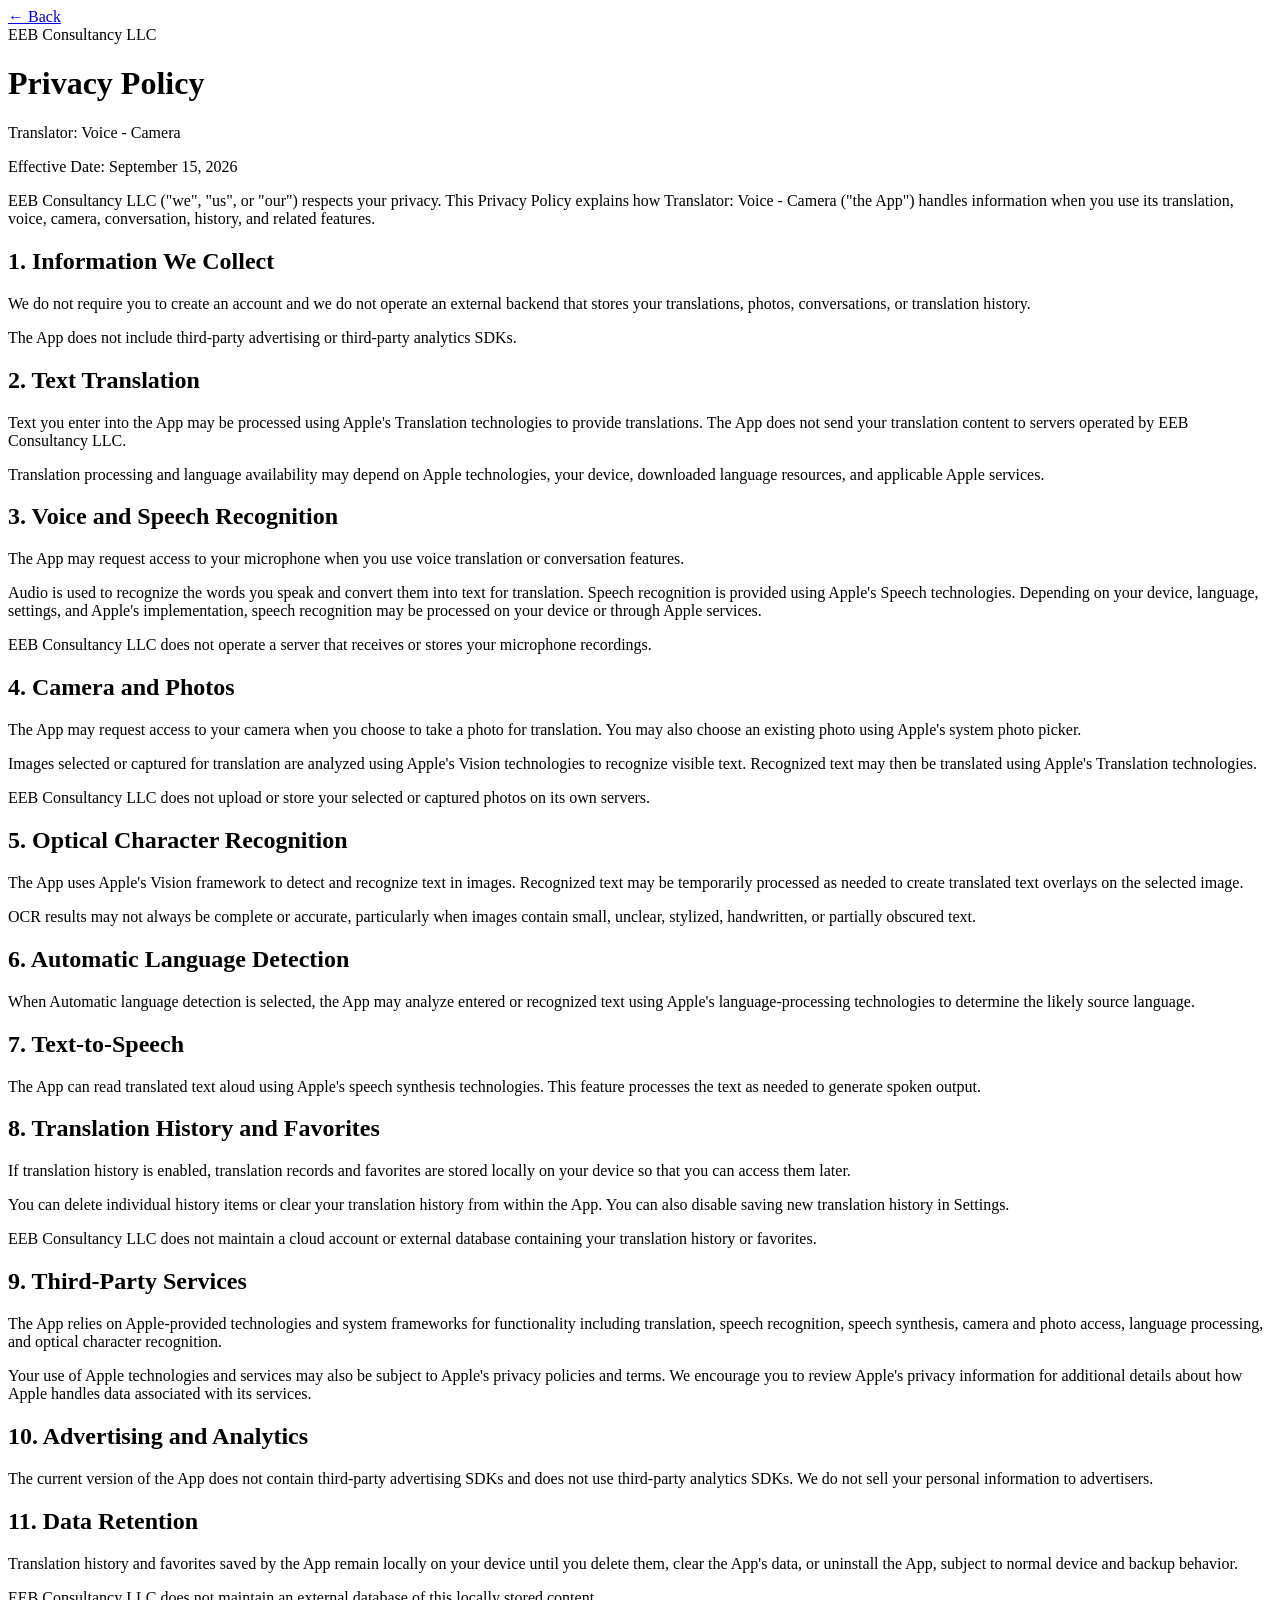
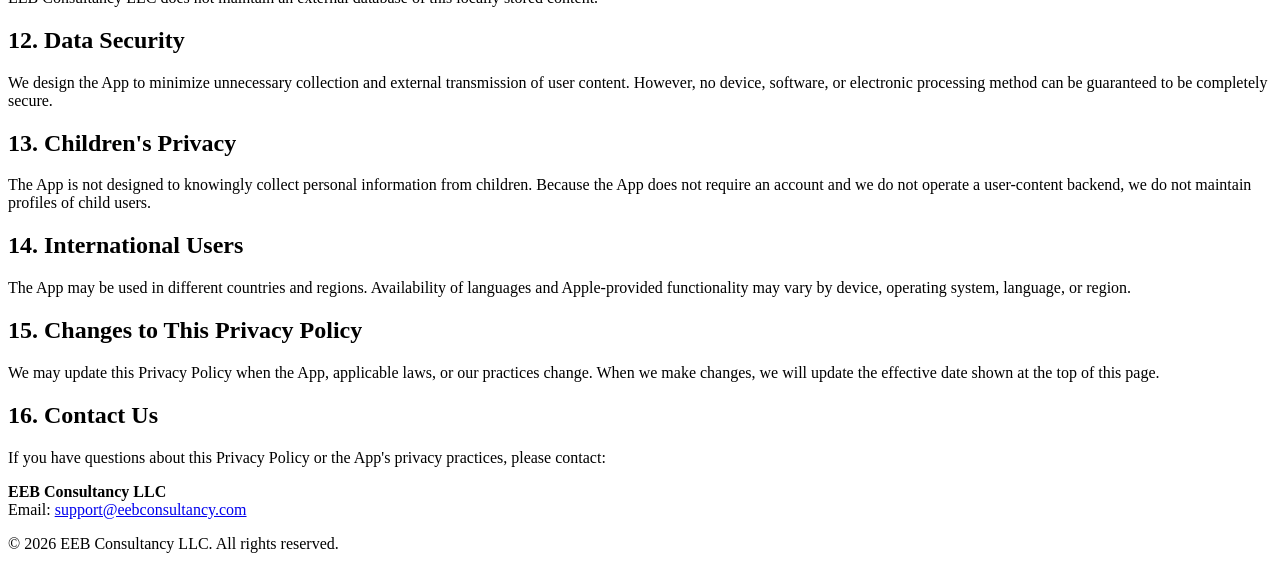
==== privacy.html @ 60a5808f "Create privacy.html" ====
<!DOCTYPE html>
<html lang="en">
<head>
  <meta charset="UTF-8">
  <meta name="viewport" content="width=device-width, initial-scale=1.0">
  <title>Privacy Policy | Translator: Voice - Camera</title>
  <link rel="stylesheet" href="styles.css">
</head>
<body>
  <main class="container legal-page">
    <nav>
      <a href="index.html">← Back</a>
    </nav>

    <header class="legal-header">
      <div class="badge">EEB Consultancy LLC</div>
      <h1>Privacy Policy</h1>
      <p class="subtitle">Translator: Voice - Camera</p>
      <p class="effective-date">Effective Date: September 15, 2026</p>
    </header>

    <article class="legal-content">
      <p>
        EEB Consultancy LLC ("we", "us", or "our") respects your privacy.
        This Privacy Policy explains how Translator: Voice - Camera
        ("the App") handles information when you use its translation,
        voice, camera, conversation, history, and related features.
      </p>

      <h2>1. Information We Collect</h2>

      <p>
        We do not require you to create an account and we do not operate
        an external backend that stores your translations, photos,
        conversations, or translation history.
      </p>

      <p>
        The App does not include third-party advertising or third-party
        analytics SDKs.
      </p>

      <h2>2. Text Translation</h2>

      <p>
        Text you enter into the App may be processed using Apple's
        Translation technologies to provide translations. The App does
        not send your translation content to servers operated by
        EEB Consultancy LLC.
      </p>

      <p>
        Translation processing and language availability may depend on
        Apple technologies, your device, downloaded language resources,
        and applicable Apple services.
      </p>

      <h2>3. Voice and Speech Recognition</h2>

      <p>
        The App may request access to your microphone when you use voice
        translation or conversation features.
      </p>

      <p>
        Audio is used to recognize the words you speak and convert them
        into text for translation. Speech recognition is provided using
        Apple's Speech technologies. Depending on your device, language,
        settings, and Apple's implementation, speech recognition may be
        processed on your device or through Apple services.
      </p>

      <p>
        EEB Consultancy LLC does not operate a server that receives or
        stores your microphone recordings.
      </p>

      <h2>4. Camera and Photos</h2>

      <p>
        The App may request access to your camera when you choose to take
        a photo for translation. You may also choose an existing photo
        using Apple's system photo picker.
      </p>

      <p>
        Images selected or captured for translation are analyzed using
        Apple's Vision technologies to recognize visible text. Recognized
        text may then be translated using Apple's Translation technologies.
      </p>

      <p>
        EEB Consultancy LLC does not upload or store your selected or
        captured photos on its own servers.
      </p>

      <h2>5. Optical Character Recognition</h2>

      <p>
        The App uses Apple's Vision framework to detect and recognize text
        in images. Recognized text may be temporarily processed as needed
        to create translated text overlays on the selected image.
      </p>

      <p>
        OCR results may not always be complete or accurate, particularly
        when images contain small, unclear, stylized, handwritten, or
        partially obscured text.
      </p>

      <h2>6. Automatic Language Detection</h2>

      <p>
        When Automatic language detection is selected, the App may analyze
        entered or recognized text using Apple's language-processing
        technologies to determine the likely source language.
      </p>

      <h2>7. Text-to-Speech</h2>

      <p>
        The App can read translated text aloud using Apple's speech
        synthesis technologies. This feature processes the text as needed
        to generate spoken output.
      </p>

      <h2>8. Translation History and Favorites</h2>

      <p>
        If translation history is enabled, translation records and
        favorites are stored locally on your device so that you can access
        them later.
      </p>

      <p>
        You can delete individual history items or clear your translation
        history from within the App. You can also disable saving new
        translation history in Settings.
      </p>

      <p>
        EEB Consultancy LLC does not maintain a cloud account or external
        database containing your translation history or favorites.
      </p>

      <h2>9. Third-Party Services</h2>

      <p>
        The App relies on Apple-provided technologies and system frameworks
        for functionality including translation, speech recognition,
        speech synthesis, camera and photo access, language processing,
        and optical character recognition.
      </p>

      <p>
        Your use of Apple technologies and services may also be subject to
        Apple's privacy policies and terms. We encourage you to review
        Apple's privacy information for additional details about how Apple
        handles data associated with its services.
      </p>

      <h2>10. Advertising and Analytics</h2>

      <p>
        The current version of the App does not contain third-party
        advertising SDKs and does not use third-party analytics SDKs.
        We do not sell your personal information to advertisers.
      </p>

      <h2>11. Data Retention</h2>

      <p>
        Translation history and favorites saved by the App remain locally
        on your device until you delete them, clear the App's data, or
        uninstall the App, subject to normal device and backup behavior.
      </p>

      <p>
        EEB Consultancy LLC does not maintain an external database of this
        locally stored content.
      </p>

      <h2>12. Data Security</h2>

      <p>
        We design the App to minimize unnecessary collection and external
        transmission of user content. However, no device, software, or
        electronic processing method can be guaranteed to be completely
        secure.
      </p>

      <h2>13. Children's Privacy</h2>

      <p>
        The App is not designed to knowingly collect personal information
        from children. Because the App does not require an account and we
        do not operate a user-content backend, we do not maintain profiles
        of child users.
      </p>

      <h2>14. International Users</h2>

      <p>
        The App may be used in different countries and regions. Availability
        of languages and Apple-provided functionality may vary by device,
        operating system, language, or region.
      </p>

      <h2>15. Changes to This Privacy Policy</h2>

      <p>
        We may update this Privacy Policy when the App, applicable laws,
        or our practices change. When we make changes, we will update the
        effective date shown at the top of this page.
      </p>

      <h2>16. Contact Us</h2>

      <p>
        If you have questions about this Privacy Policy or the App's privacy
        practices, please contact:
      </p>

      <p>
        <strong>EEB Consultancy LLC</strong><br>
        Email: <a href="mailto:support@eebconsultancy.com">support@eebconsultancy.com</a>
      </p>
    </article>

    <footer>
      <p>© 2026 EEB Consultancy LLC. All rights reserved.</p>
    </footer>
  </main>
</body>
</html>
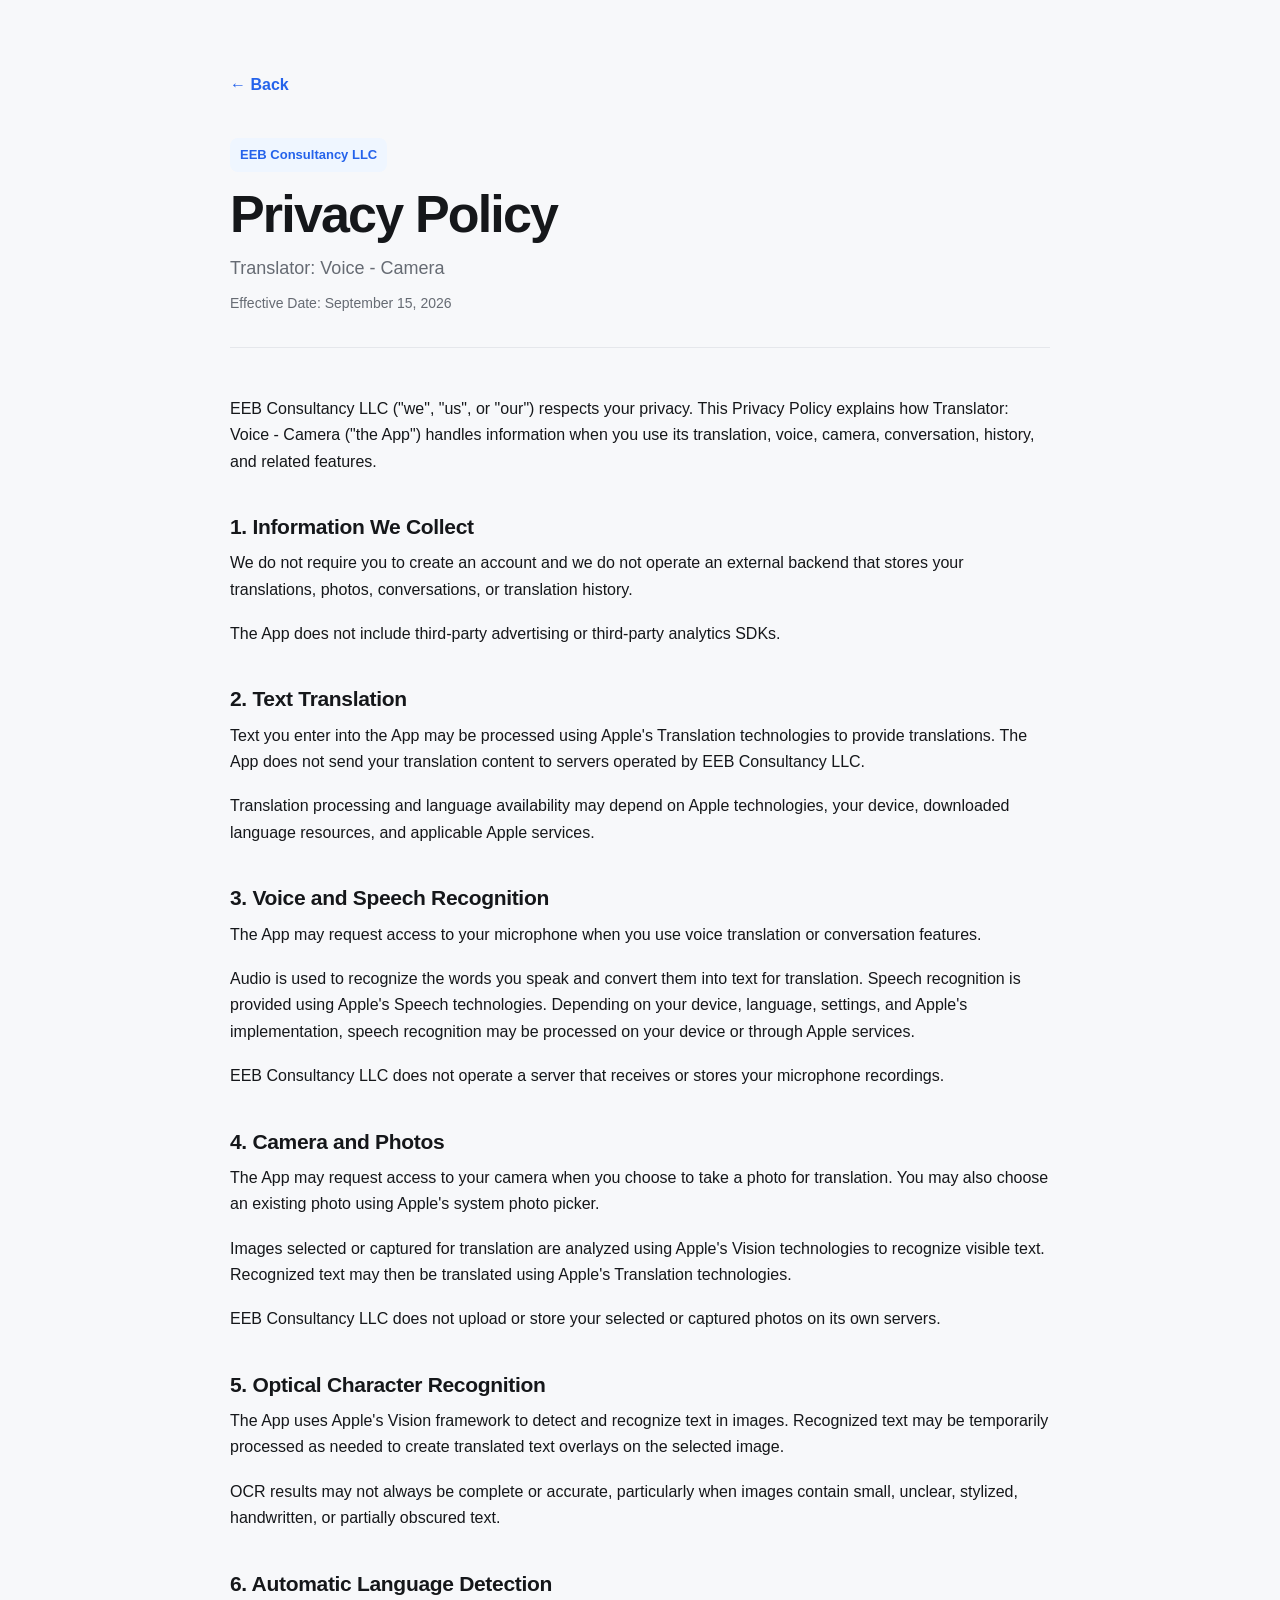
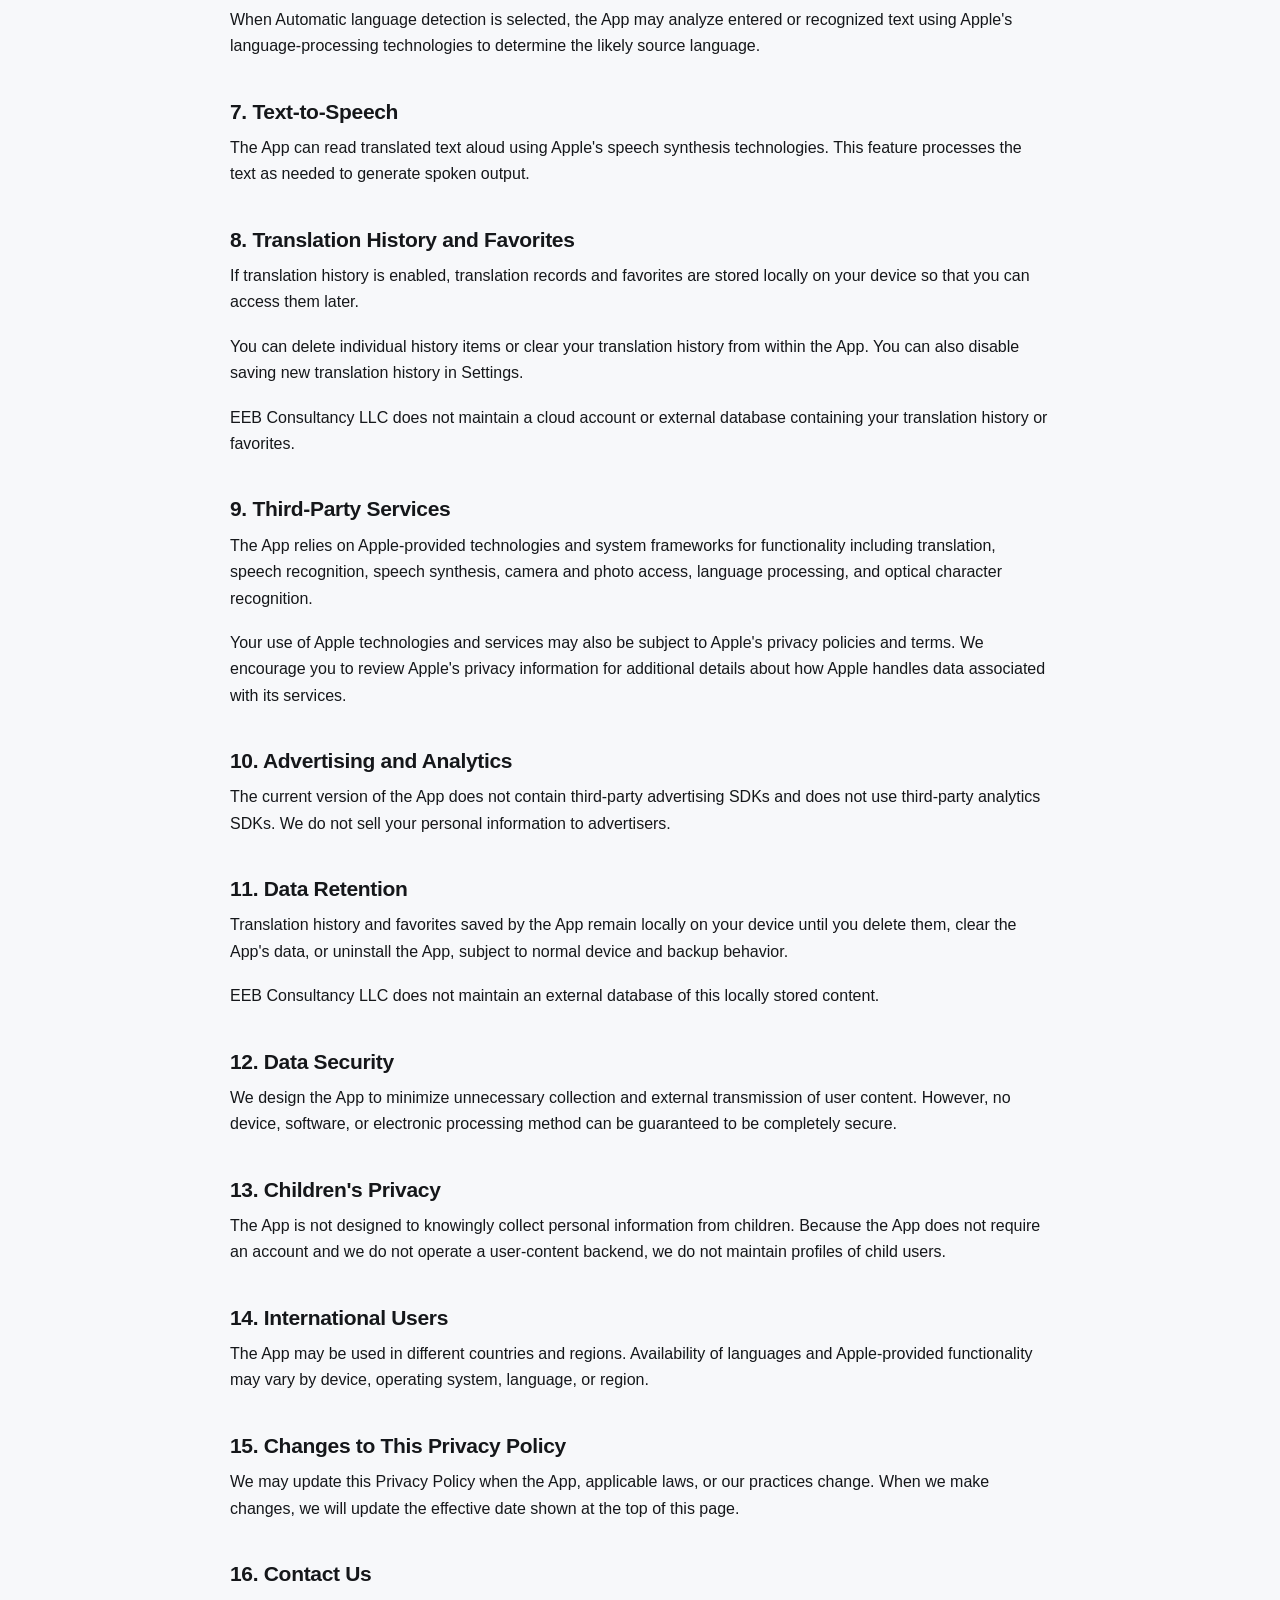
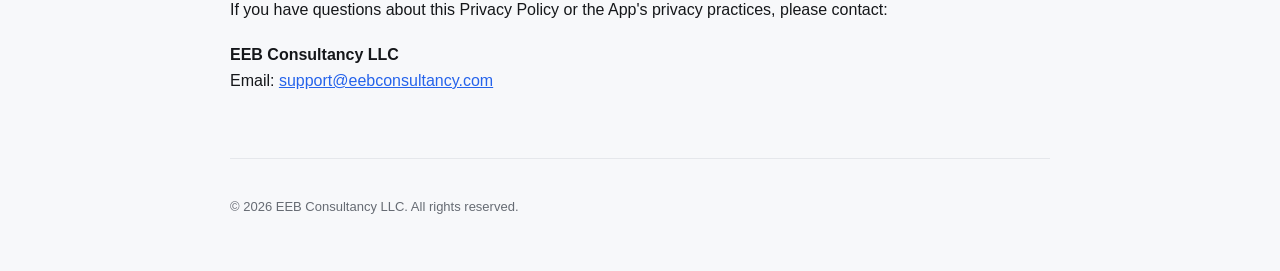
==== commit 98bd9d80: "Update privacy.html" ====
--- a/privacy.html
+++ b/privacy.html
@@ -223,7 +223,7 @@
 
       <p>
         <strong>EEB Consultancy LLC</strong><br>
-        Email: <a href="mailto:support@eebconsultancy.com">support@eebconsultancy.com</a>
+        Email: <a href="mailto:info@eebconsultancyllc.com">support@eebconsultancy.com</a>
       </p>
     </article>
 
--- a/styles.css
+++ b/styles.css
@@ -0,0 +1,202 @@
+:root {
+  --bg: #f7f8fa;
+  --surface: #ffffff;
+  --text: #15171a;
+  --secondary: #666b73;
+  --border: #e5e7eb;
+  --accent: #2563eb;
+  --accent-soft: #eff6ff;
+  --max-width: 820px;
+}
+
+* {
+  box-sizing: border-box;
+}
+
+html {
+  -webkit-text-size-adjust: 100%;
+}
+
+body {
+  margin: 0;
+  background: var(--bg);
+  color: var(--text);
+  font-family: -apple-system, BlinkMacSystemFont, "Segoe UI", Roboto,
+    Helvetica, Arial, sans-serif;
+  line-height: 1.65;
+}
+
+.container {
+  width: min(calc(100% - 40px), var(--max-width));
+  margin: 0 auto;
+  padding: 72px 0 40px;
+}
+
+header {
+  margin-bottom: 48px;
+}
+
+.badge {
+  display: inline-block;
+  margin-bottom: 14px;
+  padding: 6px 10px;
+  border-radius: 8px;
+  background: var(--accent-soft);
+  color: var(--accent);
+  font-size: 13px;
+  font-weight: 600;
+}
+
+h1 {
+  margin: 0;
+  font-size: clamp(34px, 6vw, 52px);
+  line-height: 1.08;
+  letter-spacing: -0.035em;
+}
+
+.subtitle {
+  margin: 12px 0 0;
+  color: var(--secondary);
+  font-size: 18px;
+}
+
+.effective-date {
+  margin: 8px 0 0;
+  color: var(--secondary);
+  font-size: 14px;
+}
+
+.legal-grid {
+  display: grid;
+  gap: 16px;
+}
+
+.legal-card {
+  display: grid;
+  grid-template-columns: auto 1fr auto;
+  gap: 18px;
+  align-items: center;
+  padding: 24px;
+  border: 1px solid var(--border);
+  border-radius: 18px;
+  background: var(--surface);
+  color: inherit;
+  text-decoration: none;
+  transition:
+    transform 0.15s ease,
+    border-color 0.15s ease,
+    box-shadow 0.15s ease;
+}
+
+.legal-card:hover {
+  transform: translateY(-2px);
+  border-color: #d1d5db;
+  box-shadow: 0 10px 30px rgba(0, 0, 0, 0.06);
+}
+
+.legal-card .icon {
+  font-size: 26px;
+}
+
+.legal-card h2 {
+  margin: 0 0 4px;
+  font-size: 20px;
+}
+
+.legal-card p {
+  margin: 0;
+  color: var(--secondary);
+  font-size: 15px;
+}
+
+.arrow {
+  color: var(--secondary);
+  font-size: 22px;
+}
+
+nav {
+  margin-bottom: 40px;
+}
+
+nav a {
+  color: var(--accent);
+  font-weight: 600;
+  text-decoration: none;
+}
+
+nav a:hover {
+  text-decoration: underline;
+}
+
+.legal-header {
+  padding-bottom: 32px;
+  border-bottom: 1px solid var(--border);
+}
+
+.legal-content {
+  font-size: 16px;
+}
+
+.legal-content h2 {
+  margin: 38px 0 10px;
+  font-size: 21px;
+  line-height: 1.3;
+  letter-spacing: -0.015em;
+}
+
+.legal-content p {
+  margin: 0 0 18px;
+}
+
+.legal-content a {
+  color: var(--accent);
+}
+
+footer {
+  margin-top: 64px;
+  padding-top: 24px;
+  border-top: 1px solid var(--border);
+  color: var(--secondary);
+  font-size: 13px;
+}
+
+@media (max-width: 600px) {
+  .container {
+    width: min(calc(100% - 32px), var(--max-width));
+    padding-top: 40px;
+  }
+
+  header {
+    margin-bottom: 36px;
+  }
+
+  .legal-card {
+    padding: 20px;
+    gap: 14px;
+  }
+
+  .legal-card .icon {
+    font-size: 22px;
+  }
+
+  .legal-content h2 {
+    margin-top: 32px;
+  }
+}
+
+@media (prefers-color-scheme: dark) {
+  :root {
+    --bg: #111315;
+    --surface: #191c1f;
+    --text: #f3f4f6;
+    --secondary: #a5aab2;
+    --border: #2b2f34;
+    --accent: #7da7ff;
+    --accent-soft: #18243b;
+  }
+
+  .legal-card:hover {
+    border-color: #3a4047;
+    box-shadow: none;
+  }
+}
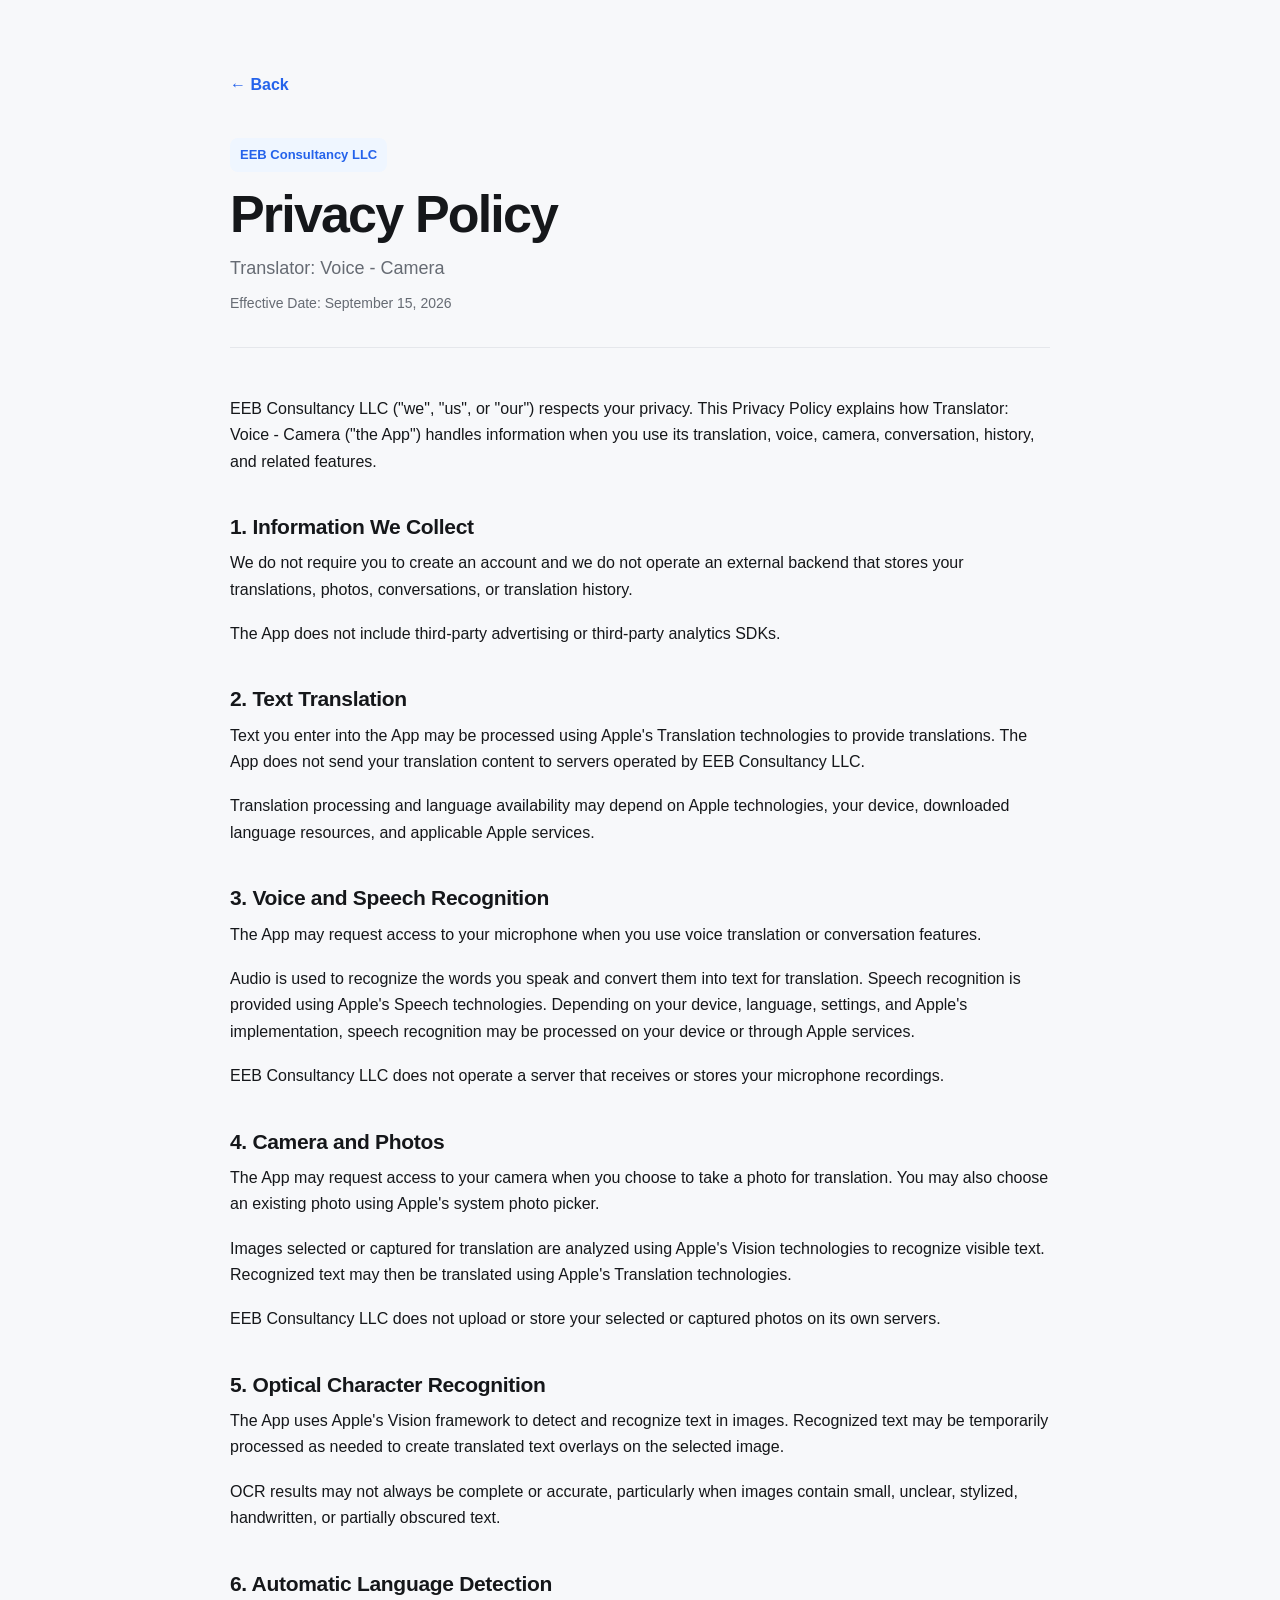
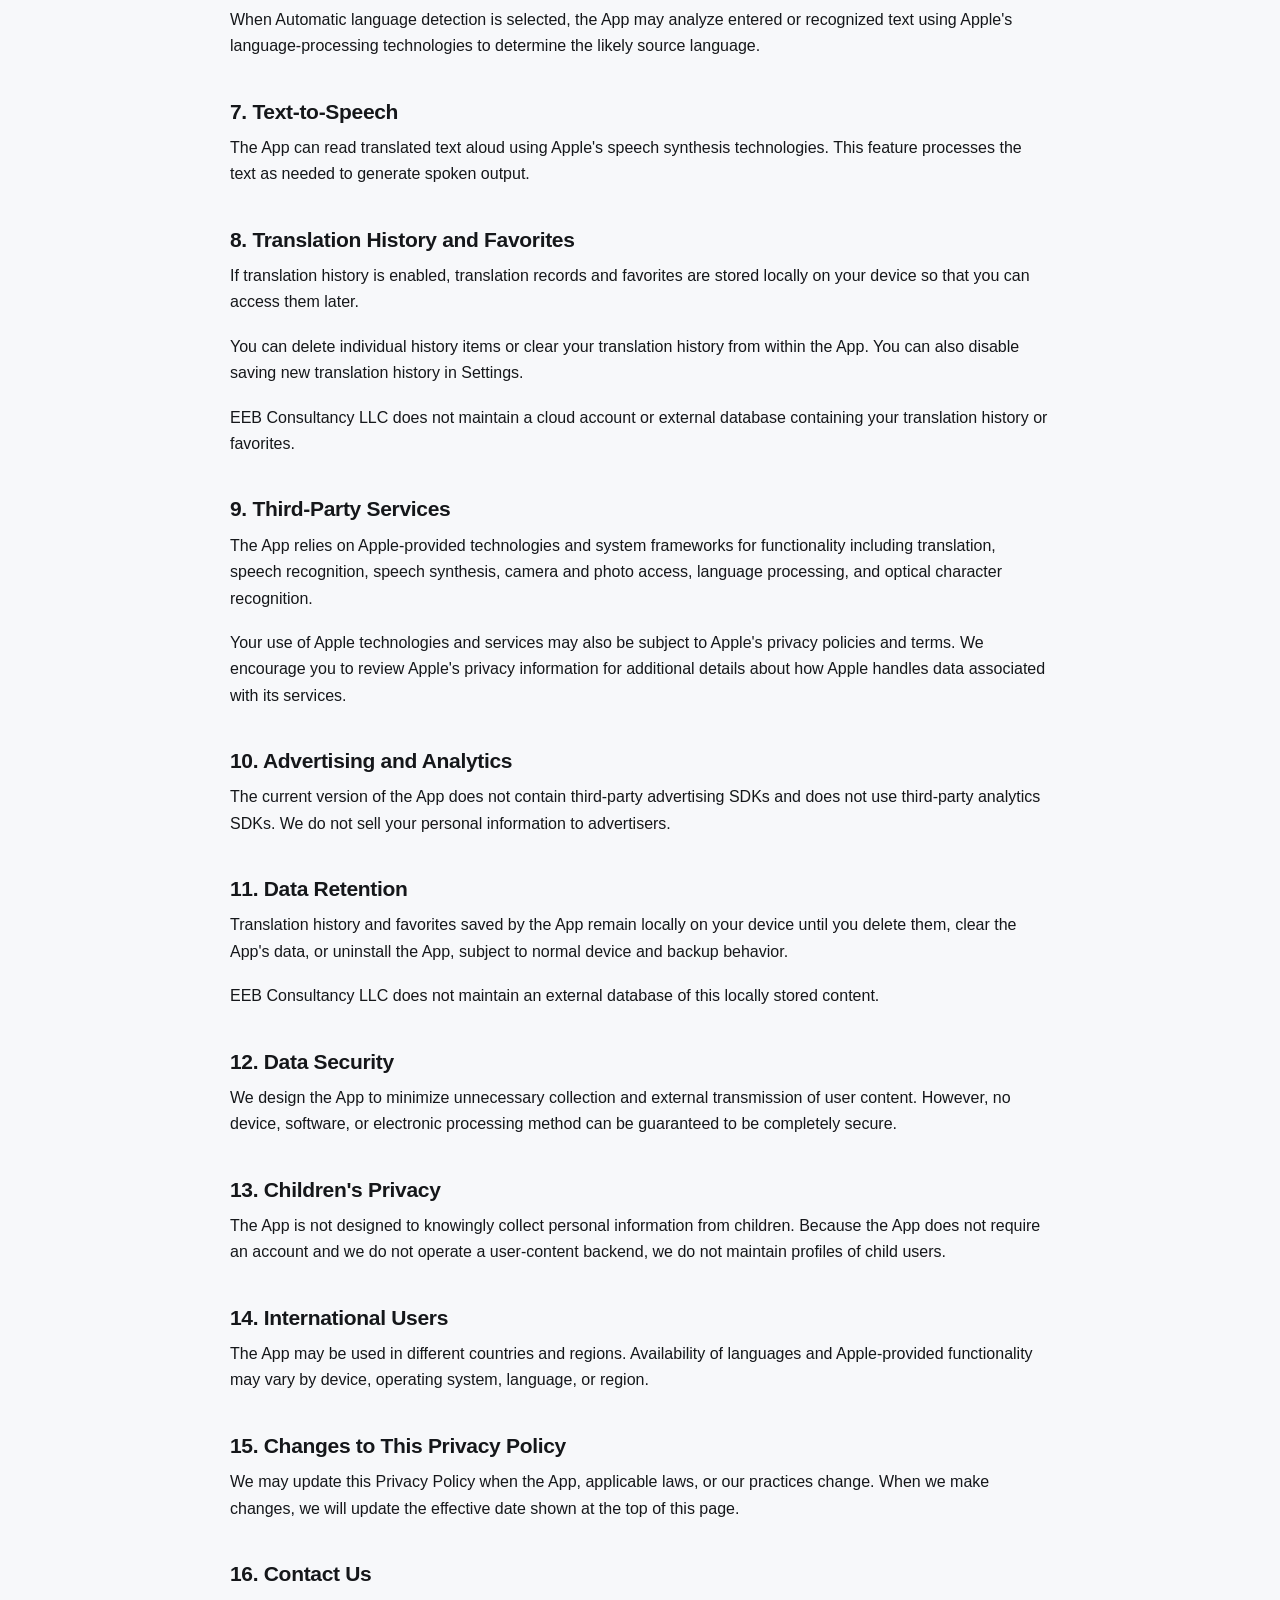
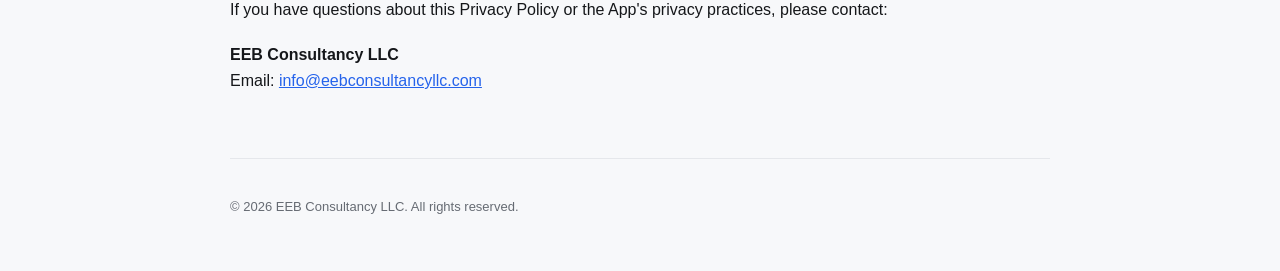
==== commit 9a6c9eb6: "Update privacy.html" ====
--- a/privacy.html
+++ b/privacy.html
@@ -223,7 +223,7 @@
 
       <p>
         <strong>EEB Consultancy LLC</strong><br>
-        Email: <a href="mailto:info@eebconsultancyllc.com">support@eebconsultancy.com</a>
+        Email: <a href="mailto:info@eebconsultancyllc.com">info@eebconsultancyllc.com</a>
       </p>
     </article>
 
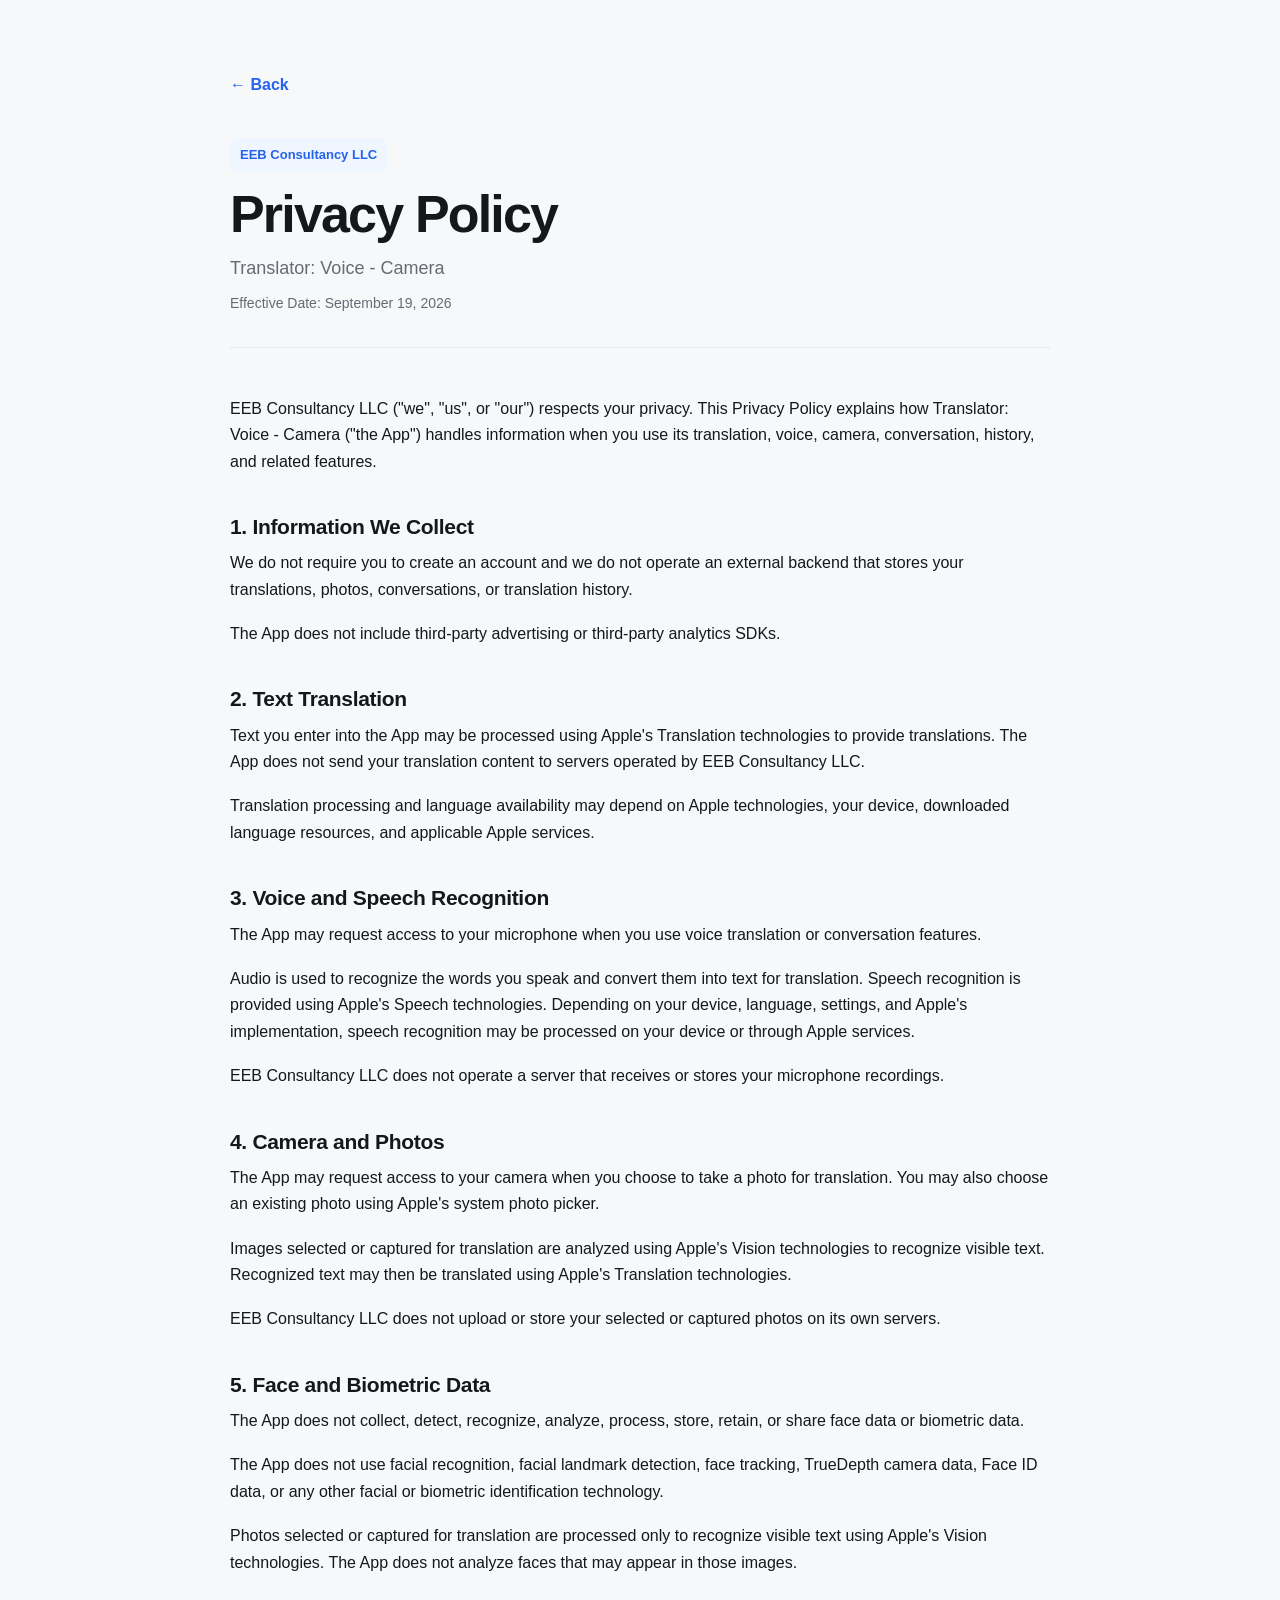
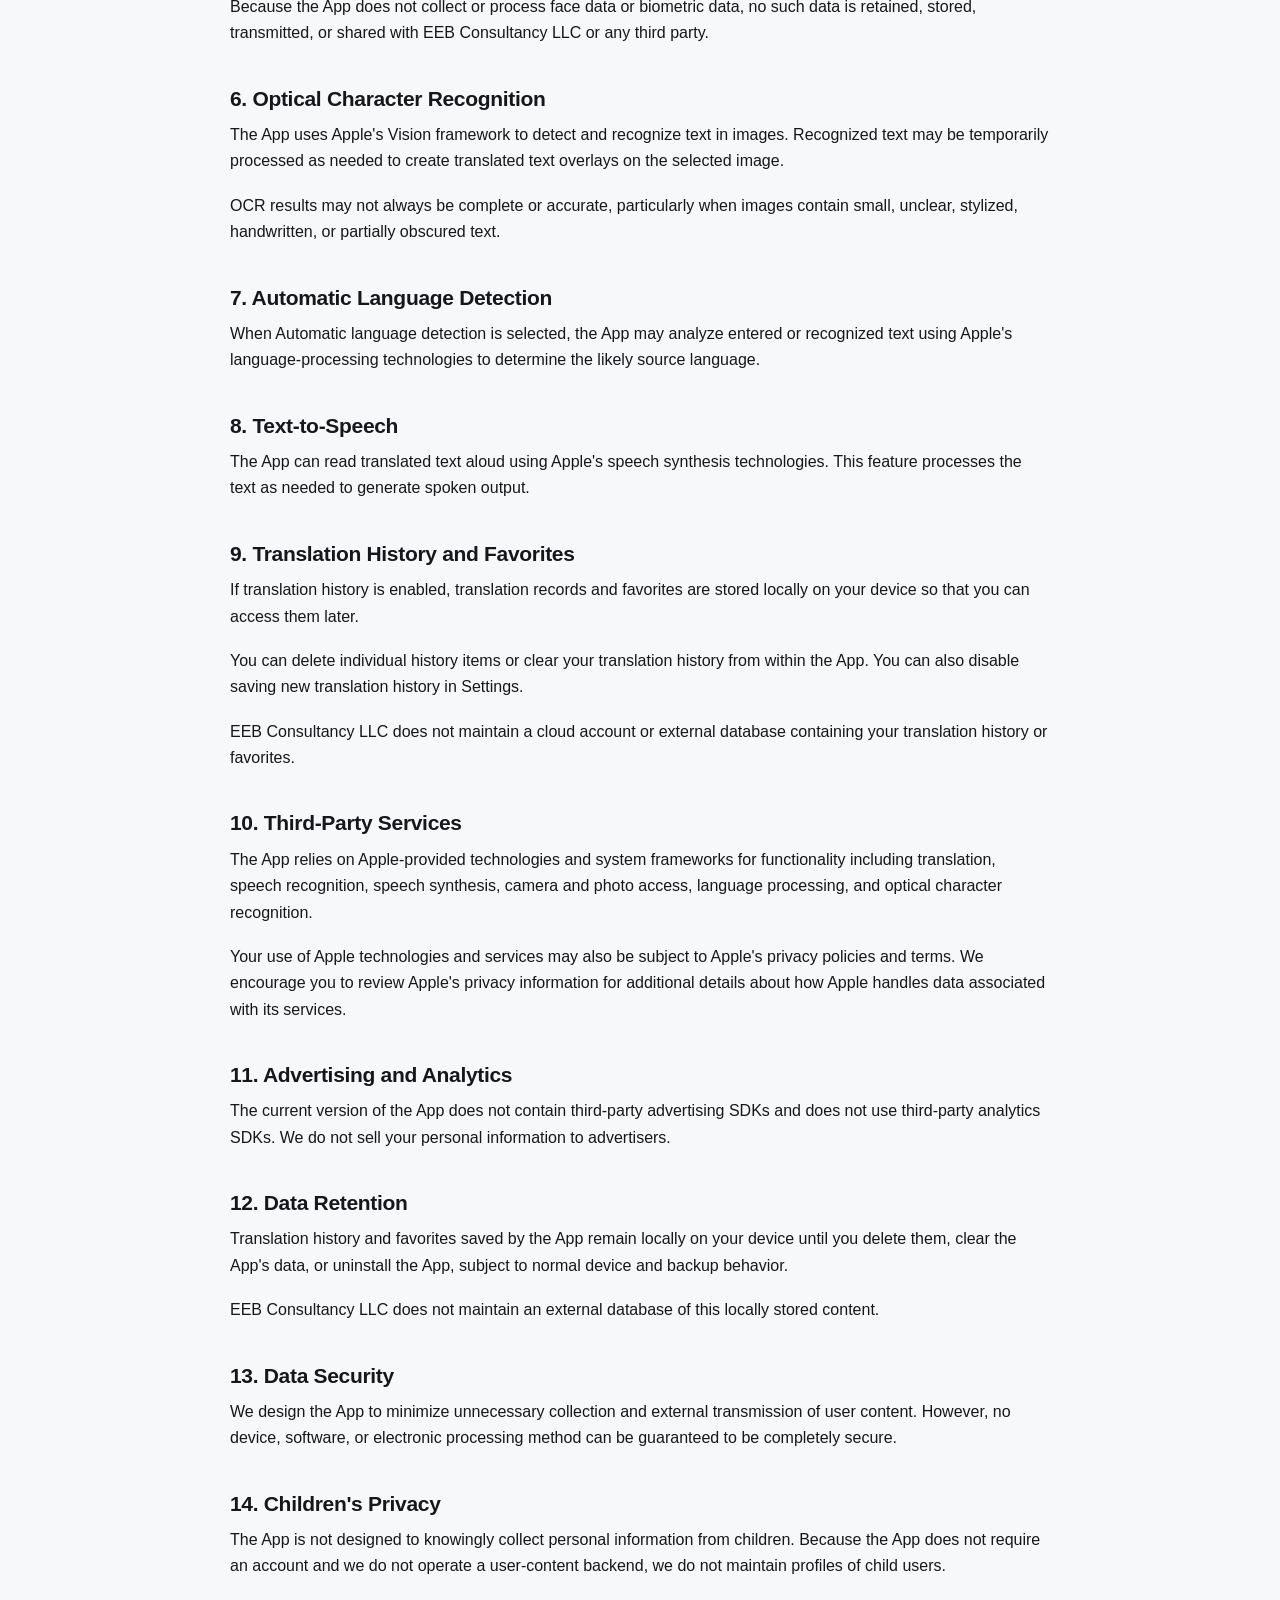
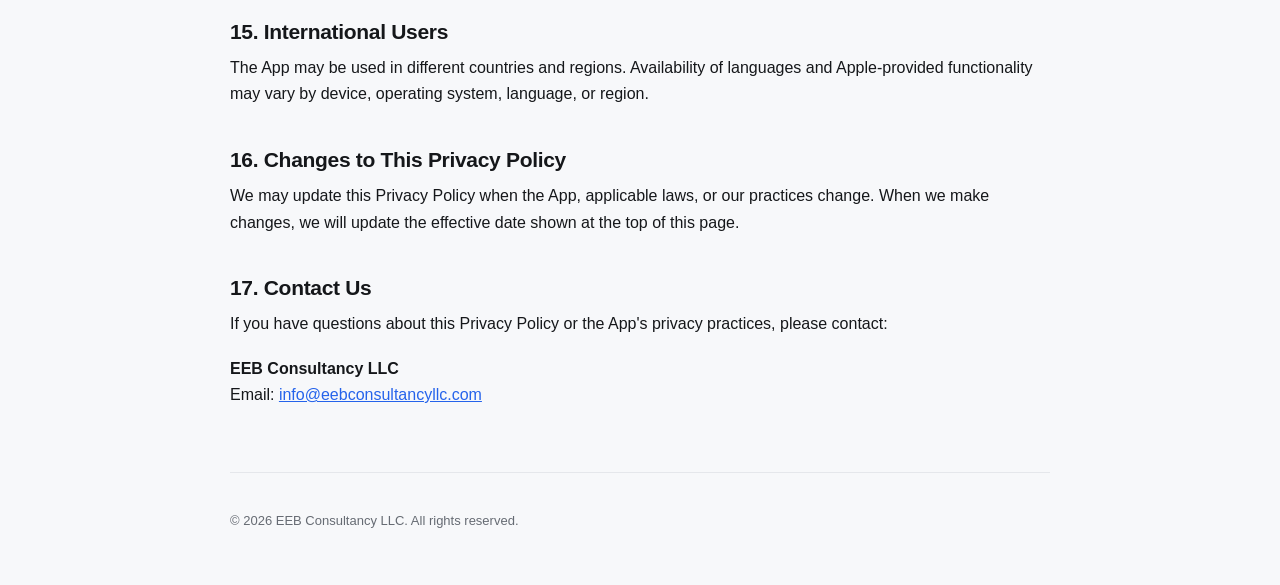
==== commit d9c2605b: "Update privacy.html" ====
--- a/privacy.html
+++ b/privacy.html
@@ -16,7 +16,7 @@
       <div class="badge">EEB Consultancy LLC</div>
       <h1>Privacy Policy</h1>
       <p class="subtitle">Translator: Voice - Camera</p>
-      <p class="effective-date">Effective Date: September 15, 2026</p>
+      <p class="effective-date">Effective Date: September 19, 2026</p>
     </header>
 
     <article class="legal-content">
@@ -94,7 +94,32 @@
         captured photos on its own servers.
       </p>
 
-      <h2>5. Optical Character Recognition</h2>
+      <h2>5. Face and Biometric Data</h2>
+
+      <p>
+        The App does not collect, detect, recognize, analyze, process,
+        store, retain, or share face data or biometric data.
+      </p>
+
+      <p>
+        The App does not use facial recognition, facial landmark detection,
+        face tracking, TrueDepth camera data, Face ID data, or any other
+        facial or biometric identification technology.
+      </p>
+
+      <p>
+        Photos selected or captured for translation are processed only to
+        recognize visible text using Apple's Vision technologies. The App
+        does not analyze faces that may appear in those images.
+      </p>
+
+      <p>
+        Because the App does not collect or process face data or biometric
+        data, no such data is retained, stored, transmitted, or shared with
+        EEB Consultancy LLC or any third party.
+      </p>
+
+      <h2>6. Optical Character Recognition</h2>
 
       <p>
         The App uses Apple's Vision framework to detect and recognize text
@@ -108,7 +133,7 @@
         partially obscured text.
       </p>
 
-      <h2>6. Automatic Language Detection</h2>
+      <h2>7. Automatic Language Detection</h2>
 
       <p>
         When Automatic language detection is selected, the App may analyze
@@ -116,7 +141,7 @@
         technologies to determine the likely source language.
       </p>
 
-      <h2>7. Text-to-Speech</h2>
+      <h2>8. Text-to-Speech</h2>
 
       <p>
         The App can read translated text aloud using Apple's speech
@@ -124,7 +149,7 @@
         to generate spoken output.
       </p>
 
-      <h2>8. Translation History and Favorites</h2>
+      <h2>9. Translation History and Favorites</h2>
 
       <p>
         If translation history is enabled, translation records and
@@ -143,7 +168,7 @@
         database containing your translation history or favorites.
       </p>
 
-      <h2>9. Third-Party Services</h2>
+      <h2>10. Third-Party Services</h2>
 
       <p>
         The App relies on Apple-provided technologies and system frameworks
@@ -159,7 +184,7 @@
         handles data associated with its services.
       </p>
 
-      <h2>10. Advertising and Analytics</h2>
+      <h2>11. Advertising and Analytics</h2>
 
       <p>
         The current version of the App does not contain third-party
@@ -167,7 +192,7 @@
         We do not sell your personal information to advertisers.
       </p>
 
-      <h2>11. Data Retention</h2>
+      <h2>12. Data Retention</h2>
 
       <p>
         Translation history and favorites saved by the App remain locally
@@ -180,7 +205,7 @@
         locally stored content.
       </p>
 
-      <h2>12. Data Security</h2>
+      <h2>13. Data Security</h2>
 
       <p>
         We design the App to minimize unnecessary collection and external
@@ -189,7 +214,7 @@
         secure.
       </p>
 
-      <h2>13. Children's Privacy</h2>
+      <h2>14. Children's Privacy</h2>
 
       <p>
         The App is not designed to knowingly collect personal information
@@ -198,7 +223,7 @@
         of child users.
       </p>
 
-      <h2>14. International Users</h2>
+      <h2>15. International Users</h2>
 
       <p>
         The App may be used in different countries and regions. Availability
@@ -206,7 +231,7 @@
         operating system, language, or region.
       </p>
 
-      <h2>15. Changes to This Privacy Policy</h2>
+      <h2>16. Changes to This Privacy Policy</h2>
 
       <p>
         We may update this Privacy Policy when the App, applicable laws,
@@ -214,7 +239,7 @@
         effective date shown at the top of this page.
       </p>
 
-      <h2>16. Contact Us</h2>
+      <h2>17. Contact Us</h2>
 
       <p>
         If you have questions about this Privacy Policy or the App's privacy
